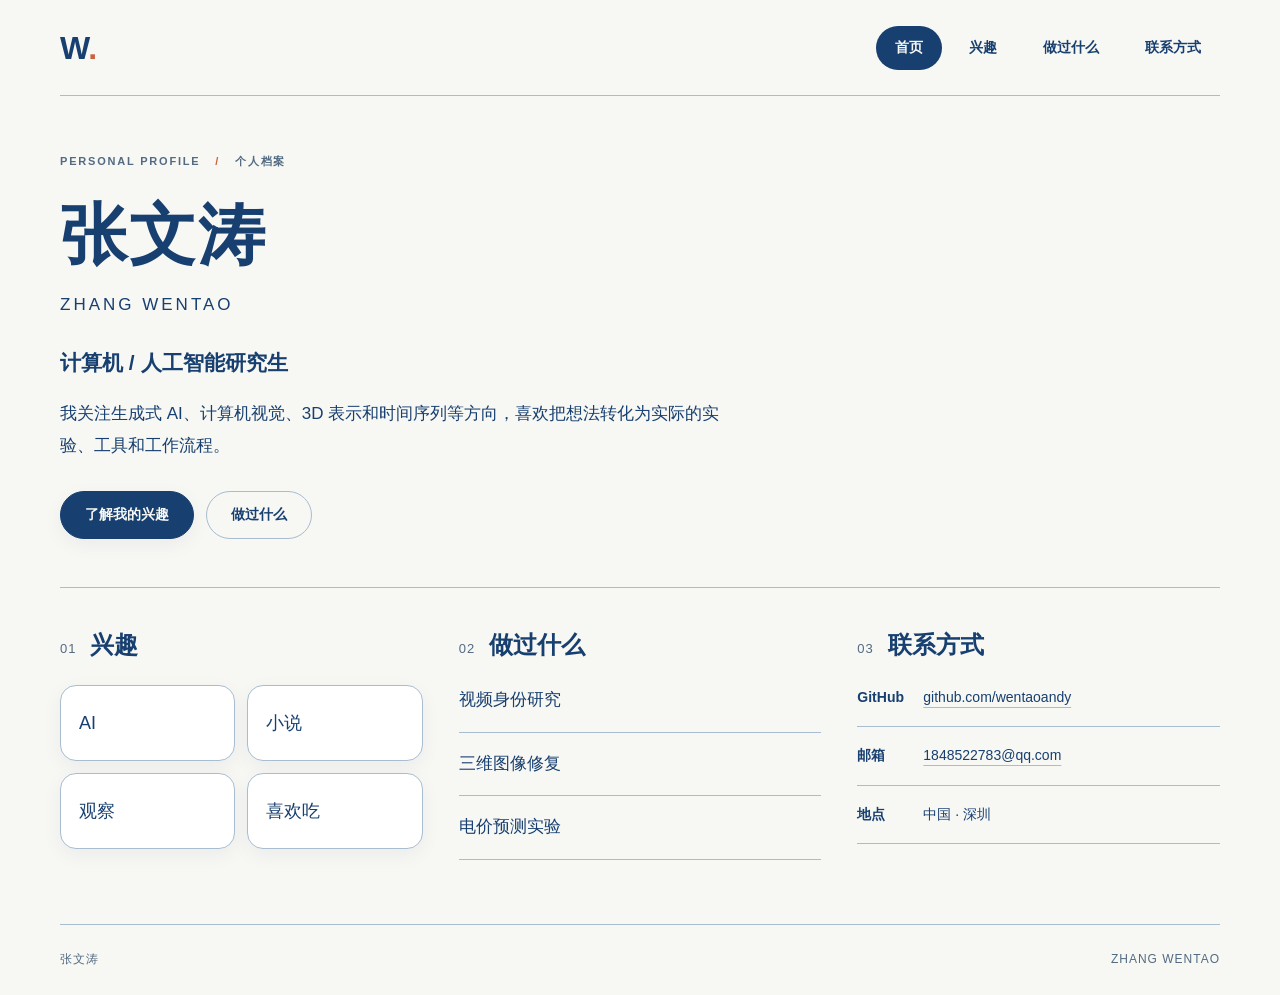
==== index.html @ e5c8f50b "'按钮修改版本'" ====
<!DOCTYPE html>
<html lang="zh-CN">
<head>
  <meta charset="UTF-8">
  <meta name="viewport" content="width=device-width, initial-scale=1">
  <meta name="description" content="张文涛的个人主页：计算机 / 人工智能研究生，关注生成式 AI、计算机视觉、3D 表示和时间序列。">
  <title>张文涛 · 个人主页</title>
  <link rel="stylesheet" href="style.css">
</head>
<body class="home-page">
  <div class="page">
    <header class="site-header">
      <a class="wordmark" href="#home" aria-label="张文涛个人主页">W<span>.</span></a>
      <nav aria-label="主导航">
        <a href="#home" aria-current="page">首页</a>
        <a href="interests.html">兴趣</a>
        <a href="experience.html">做过什么</a>
        <a href="contact.html">联系方式</a>
      </nav>
    </header>

    <main>
      <section class="intro" id="home" aria-labelledby="name">
        <p class="eyebrow">PERSONAL PROFILE <span>/</span> 个人档案</p>
        <h1 id="name">张文涛</h1>
        <p class="english-name" lang="en">ZHANG WENTAO</p>
        <p class="identity">计算机 / 人工智能研究生</p>
        <p class="bio">我关注生成式 AI、计算机视觉、3D 表示和时间序列等方向，喜欢把想法转化为实际的实验、工具和工作流程。</p>
        <div class="intro-actions">
          <a class="button button-primary" href="interests.html">了解我的兴趣</a>
          <a class="button button-secondary" href="experience.html">做过什么</a>
        </div>
      </section>

      <!-- 桌面端使用三栏，手机端按文档顺序显示。 -->
      <div class="columns">
        <section class="column" id="interests" aria-labelledby="interests-title">
          <div class="section-heading">
            <span class="section-number" aria-hidden="true">01</span>
            <h2 id="interests-title">兴趣</h2>
          </div>
          <ul class="interest-grid">
            <li class="card">AI</li>
            <li class="card">小说</li>
            <li class="card">观察</li>
            <li class="card">喜欢吃</li>
          </ul>
        </section>

        <section class="column" id="work" aria-labelledby="work-title">
          <div class="section-heading">
            <span class="section-number" aria-hidden="true">02</span>
            <h2 id="work-title">做过什么</h2>
          </div>
          <ul class="project-list">
            <li>视频身份研究</li>
            <li>三维图像修复</li>
            <li>电价预测实验</li>
          </ul>
        </section>

        <section class="column" id="contact" aria-labelledby="contact-title">
          <div class="section-heading">
            <span class="section-number" aria-hidden="true">03</span>
            <h2 id="contact-title">联系方式</h2>
          </div>
          <dl class="contact-list">
            <div>
              <dt>GitHub</dt>
              <dd><a class="text-link" href="https://github.com/wentaoandy" target="_blank" rel="noopener noreferrer">github.com/wentaoandy</a></dd>
            </div>
            <div>
              <dt>邮箱</dt>
              <dd><a class="text-link" href="mailto:1848522783@qq.com">1848522783@qq.com</a></dd>
            </div>
            <div>
              <dt>地点</dt>
              <dd>中国 · 深圳</dd>
            </div>
          </dl>
        </section>
      </div>
    </main>
    <footer class="site-footer">
      <span>张文涛</span>
      <span lang="en">ZHANG WENTAO</span>
    </footer>
  </div>
</body>
</html>
---- style.css ----
/* 全站共享的色彩、宽度、圆角和间距。 */
:root {
  --paper: #F7F7F3;
  --blue: #173F70;
  --line: #A8BDD0;
  --accent: #CA623F;
  --muted: #526B82;
  --surface: #FFFFFF;
  --blue-hover: #12335B;
  --tint: #EDF2F6;
  --max-width: 1160px;
  --radius: 16px;
  --section-gap: 40px;
  --shadow: 0 6px 20px rgba(23, 63, 112, .05);
  --hover-shadow: 0 10px 26px rgba(23, 63, 112, .09);
}

* { box-sizing: border-box; }
html { scroll-padding-top: 24px; }
body {
  margin: 0;
  background: var(--paper);
  color: var(--blue);
  font-family: "Microsoft YaHei", "PingFang SC", "Noto Sans CJK SC", sans-serif;
  font-size: 16px;
  line-height: 1.8;
  -webkit-font-smoothing: antialiased;
}
p, h1, h2, dl, dd { margin: 0; }
ul, ol { margin: 0; padding: 0; list-style: none; }
a { color: inherit; text-decoration: none; }
a:focus-visible { outline: 3px solid var(--blue); outline-offset: 4px; }

.page {
  width: min(calc(100% - 96px), var(--max-width));
  min-height: 100svh;
  margin-inline: auto;
  display: flex;
  flex-direction: column;
}
main { flex: 1; min-width: 0; }
.site-header {
  display: flex;
  align-items: center;
  justify-content: space-between;
  gap: 24px;
  min-height: 96px;
  border-bottom: 1px solid var(--line);
}
.wordmark {
  display: inline-flex;
  align-items: center;
  min-height: 44px;
  font-family: Arial, sans-serif;
  font-size: 32px;
  font-weight: 800;
  letter-spacing: -2px;
  line-height: 1;
}
.wordmark span { color: var(--accent); }

/* 四页统一使用 aria-current 标记当前页面。 */
nav { display: flex; flex-wrap: wrap; gap: 8px; }
nav a {
  display: inline-flex;
  align-items: center;
  justify-content: center;
  min-height: 44px;
  padding: 8px 18px;
  border: 1px solid transparent;
  border-radius: 999px;
  font-size: 14px;
  font-weight: 600;
  transition: background-color .18s, border-color .18s, color .18s;
}
nav a[aria-current="page"] { background: var(--blue); color: var(--paper); }
nav a:active { background: var(--line); color: var(--blue); }

/* 标题、正文和分区统一使用同一组排版规则。 */
.intro { padding-block: 56px 48px; border-bottom: 1px solid var(--line); }
.eyebrow { margin-bottom: 24px; color: var(--muted); font-size: 11px; font-weight: 600; letter-spacing: 1.8px; }
.eyebrow span { margin-inline: 10px; color: var(--accent); }
h1 { font-size: clamp(48px, 5.2vw, 72px); font-weight: 700; letter-spacing: 2px; line-height: 1.2; }
h2 { font-size: 24px; font-weight: 600; line-height: 1.4; }
.english-name { margin-top: 14px; font-family: Arial, sans-serif; font-size: 17px; letter-spacing: 3px; }
.identity { margin-top: 24px; font-size: 21px; font-weight: 600; }
.bio { max-width: 680px; margin-top: 24px; font-size: 17px; line-height: 1.9; }
.home-page .bio { margin-top: 16px; }

/* 主按钮、次按钮和文字链接可在各页面复用。 */
.intro-actions { display: flex; flex-wrap: wrap; gap: 12px; margin-top: 28px; }
.button {
  display: inline-flex;
  align-items: center;
  justify-content: center;
  min-height: 48px;
  padding: 12px 24px;
  border: 1px solid var(--blue);
  border-radius: 999px;
  font-size: 14px;
  font-weight: 600;
  line-height: 1.5;
  transition: background-color .18s, border-color .18s, color .18s, box-shadow .18s;
}
.button-primary { background: var(--blue); color: var(--paper); box-shadow: var(--shadow); }
.button-secondary { background: transparent; color: var(--blue); border-color: var(--line); }
.button:active { background: var(--line); color: var(--blue); border-color: var(--blue); box-shadow: none; }
.text-link {
  text-decoration: underline;
  text-decoration-color: var(--line);
  text-underline-offset: 5px;
  text-decoration-thickness: 1px;
  transition: background-color .18s, text-decoration-color .18s, box-shadow .18s, border-color .18s;
}
.text-link:active { text-decoration-color: var(--accent); background: var(--tint); }

/* 兴趣卡片共享边框、圆角和轻微阴影，不使用可点击的光标。 */
.card {
  min-width: 0;
  padding: 28px;
  background: var(--surface);
  border: 1px solid var(--line);
  border-radius: var(--radius);
  box-shadow: var(--shadow);
  transition: border-color .18s, box-shadow .18s, background-color .18s;
}
.columns { display: grid; grid-template-columns: repeat(3, minmax(0, 1fr)); gap: 36px; padding-top: var(--section-gap); }
.column { min-width: 0; scroll-margin-top: 24px; }
.section-heading { display: flex; align-items: baseline; gap: 14px; margin-bottom: 24px; }
.section-number { font-family: Arial, sans-serif; font-size: 13px; color: var(--muted); letter-spacing: 1px; }
.interest-grid { display: grid; grid-template-columns: repeat(2, minmax(0, 1fr)); gap: 12px; }
.interest-grid .card { display: flex; align-items: center; min-height: 76px; padding: 18px; font-size: 18px; font-weight: 500; }
.project-list li { padding-block: 16px; border-bottom: 1px solid var(--line); font-size: 17px; }
.project-list li:first-child { padding-top: 0; }
.contact-list > div { display: grid; grid-template-columns: 54px minmax(0, 1fr); gap: 12px; padding-block: 16px; border-bottom: 1px solid var(--line); font-size: 14px; }
.contact-list > div:first-child { padding-top: 0; }
.contact-list dt { font-weight: 600; }
.contact-list dd { min-width: 0; overflow-wrap: anywhere; }

.interest-details { display: grid; grid-template-columns: repeat(2, minmax(0, 1fr)); gap: 24px; padding-top: var(--section-gap); }
.interest-details .card { min-height: 180px; }
.interest-details p { max-width: 480px; margin-top: 16px; font-size: 16px; line-height: 1.9; }

/* 经历保留纵向阅读结构，不设置链接、按钮或悬停阴影。 */
.experience-list { margin-top: 16px; }
.experience-list li { display: grid; grid-template-columns: 52px minmax(0, 1fr); gap: 24px; padding-block: 32px; border-bottom: 1px solid var(--line); }
.experience-list .section-number { padding-top: 5px; }
.experience-content { min-width: 0; }
.experience-content p { max-width: 800px; margin-top: 14px; line-height: 1.9; }

/* 联系方式的链接区域可点击，所在地保持普通文字。 */
.contact-details { margin-top: 16px; }
.contact-details > div { display: grid; grid-template-columns: 120px minmax(0, 1fr); align-items: center; gap: 24px; padding-block: 24px; border-bottom: 1px solid var(--line); }
.contact-details dt { font-size: 16px; font-weight: 600; }
.contact-details dd { min-width: 0; font-size: 20px; overflow-wrap: anywhere; }
.contact-link { display: block; padding: 18px 20px; background: var(--surface); border: 1px solid var(--line); border-radius: var(--radius); }
.contact-details > div:last-child dd { padding: 18px 20px; }

.site-footer {
  display: flex;
  justify-content: space-between;
  flex-wrap: wrap;
  gap: 12px;
  margin-top: 64px;
  padding-block: 24px;
  border-top: 1px solid var(--line);
  color: var(--muted);
  font-size: 12px;
  letter-spacing: 1px;
}

/* 悬停仅用于支持鼠标悬停的设备，手机点击不保留悬停样式。 */
@media (hover: hover) {
  nav a:hover { background: var(--tint); border-color: var(--line); color: var(--blue); }
  nav a[aria-current="page"]:hover { background: var(--blue-hover); color: var(--paper); border-color: var(--blue-hover); }
  .button-primary:hover { background: var(--blue-hover); box-shadow: var(--hover-shadow); }
  .button-secondary:hover { background: var(--tint); border-color: var(--blue); box-shadow: var(--shadow); }
  .text-link:hover { text-decoration-color: var(--accent); }
  .card:hover { border-color: var(--blue); box-shadow: var(--hover-shadow); }
  .contact-link:hover { background: var(--tint); border-color: var(--blue); box-shadow: var(--shadow); }
}
/* 点击样式放在悬停规则之后，保证按下时仍有反馈。 */
nav a:active, .button:active { background: var(--line); color: var(--blue); box-shadow: none; }
.contact-link:active { background: var(--tint); border-color: var(--accent); box-shadow: none; }

@media (max-width: 900px) {
  .page { width: calc(100% - 64px); }
  .columns { gap: 24px; }
  .contact-list > div { grid-template-columns: 1fr; gap: 4px; }
}

@media (max-width: 700px) {
  :root { --section-gap: 28px; }
  .page { width: calc(100% - 40px); }
  .site-header { flex-wrap: wrap; gap: 12px; padding-block: 16px; }
  .wordmark { font-size: 28px; }
  nav { display: grid; grid-template-columns: repeat(4, minmax(0, 1fr)); width: 100%; gap: 4px; }
  nav a { padding: 8px 4px; font-size: 12px; }
  .intro { padding-block: 40px 36px; }
  .eyebrow { margin-bottom: 20px; font-size: 10px; letter-spacing: 1.3px; }
  h1 { font-size: 48px; letter-spacing: 1px; }
  h2 { font-size: 22px; }
  .english-name { font-size: 14px; letter-spacing: 2.5px; }
  .identity { font-size: 18px; }
  .bio { margin-top: 20px; font-size: 16px; }
  .intro-actions { flex-direction: column; align-items: stretch; gap: 10px; margin-top: 24px; }
  .columns { grid-template-columns: 1fr; gap: 32px; }
  .column + .column { border-top: 1px solid var(--line); padding-top: 28px; }
  .section-heading { margin-bottom: 20px; }
  .contact-list > div { grid-template-columns: 54px minmax(0, 1fr); gap: 12px; }
  .interest-details { grid-template-columns: 1fr; gap: 16px; }
  .card { padding: 24px; }
  .interest-details .card { min-height: 0; }
  .interest-details p { margin-top: 12px; }
  .experience-list { margin-top: 12px; }
  .experience-list li { grid-template-columns: 28px minmax(0, 1fr); gap: 16px; padding-block: 28px; }
  .experience-content p { margin-top: 12px; font-size: 16px; }
  .contact-details { margin-top: 12px; }
  .contact-details > div { grid-template-columns: 1fr; gap: 12px; padding-block: 24px; }
  .contact-details dt { font-size: 14px; }
  .contact-details dd { font-size: 18px; }
  .contact-link { padding: 16px; }
  .contact-details > div:last-child dd { padding: 0; }
  .site-footer { margin-top: 40px; padding-block: 20px; font-size: 11px; }
}

@media (max-width: 360px) {
  nav { grid-template-columns: repeat(2, minmax(0, 1fr)); gap: 8px; }
  h1 { font-size: 42px; }
  .contact-list > div { grid-template-columns: 1fr; }
}
@media (max-width: 280px) {
  .interest-grid { grid-template-columns: 1fr; }
  h1 { font-size: 36px; }
}
@media (prefers-reduced-motion: reduce) {
  nav a, .button, .text-link, .card { transition: none; }
}
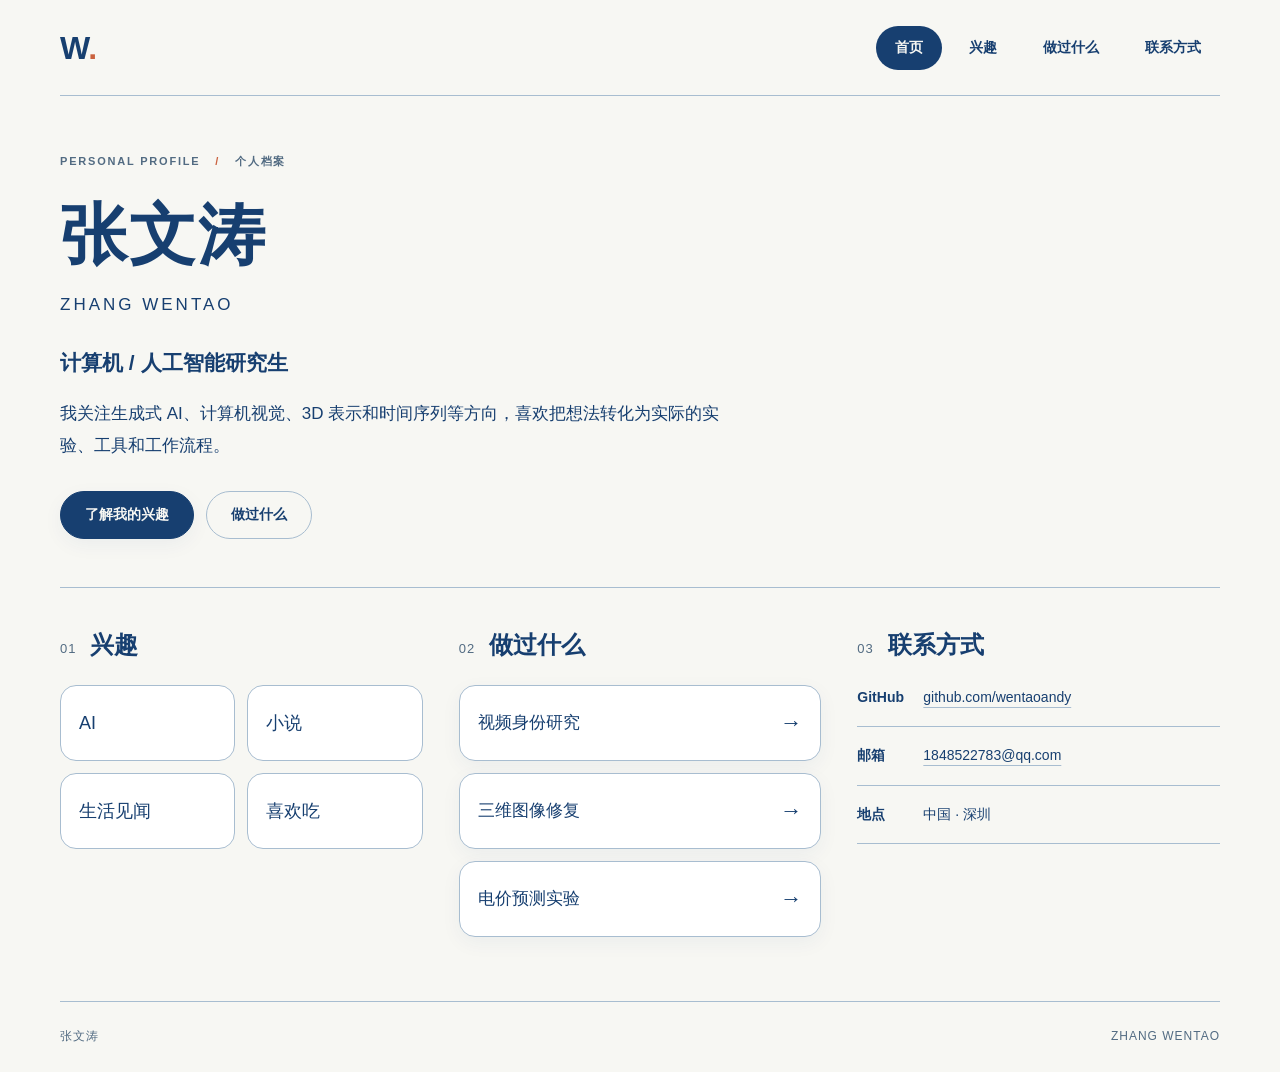
==== commit 6d7b1c44: "Publish personal website" ====
--- a/index.html
+++ b/index.html
@@ -42,7 +42,7 @@
           <ul class="interest-grid">
             <li class="card">AI</li>
             <li class="card">小说</li>
-            <li class="card">观察</li>
+            <li class="card">生活见闻</li>
             <li class="card">喜欢吃</li>
           </ul>
         </section>
@@ -53,9 +53,9 @@
             <h2 id="work-title">做过什么</h2>
           </div>
           <ul class="project-list">
-            <li>视频身份研究</li>
-            <li>三维图像修复</li>
-            <li>电价预测实验</li>
+            <li><a class="project-link" href="video.html"><span>视频身份研究</span><span class="project-arrow" aria-hidden="true">→</span></a></li>
+            <li><a class="project-link" href="mesh.html"><span>三维图像修复</span><span class="project-arrow" aria-hidden="true">→</span></a></li>
+            <li><a class="project-link" href="todo.html"><span>电价预测实验</span><span class="project-arrow" aria-hidden="true">→</span></a></li>
           </ul>
         </section>
 
@@ -92,3 +92,4 @@
 
 
 
+
--- a/style.css
+++ b/style.css
@@ -141,7 +141,7 @@
 .interest-details .card { min-height: 180px; }
 .interest-details p { max-width: 480px; margin-top: 16px; font-size: 16px; line-height: 1.9; }
 
-/* 经历保留纵向阅读结构，不设置链接、按钮或悬停阴影。 */
+/* 经历正文保持原有编号与介绍，点击样式由 project-link 统一设置。 */
 .experience-list { margin-top: 16px; }
 .experience-list li { display: grid; grid-template-columns: 52px minmax(0, 1fr); gap: 24px; padding-block: 32px; border-bottom: 1px solid var(--line); }
 .experience-list .section-number { padding-top: 5px; }
@@ -176,7 +176,7 @@
   .button-primary:hover { background: var(--blue-hover); box-shadow: var(--hover-shadow); }
   .button-secondary:hover { background: var(--tint); border-color: var(--blue); box-shadow: var(--shadow); }
   .text-link:hover { text-decoration-color: var(--accent); }
-  .card:hover { border-color: var(--blue); box-shadow: var(--hover-shadow); }
+
   .contact-link:hover { background: var(--tint); border-color: var(--blue); box-shadow: var(--shadow); }
 }
 /* 点击样式放在悬停规则之后，保证按下时仍有反馈。 */
@@ -236,3 +236,68 @@
 @media (prefers-reduced-motion: reduce) {
   nav a, .button, .text-link, .card { transition: none; }
 }
+
+
+/* 实践项目是真实链接；兴趣卡片仅展示文字。 */
+.card { cursor: default; box-shadow: none; transition: none; }
+.project-list { display: grid; gap: 12px; }
+.project-list li, .project-list li:first-child { padding: 0; border: 0; }
+.project-link {
+  display: grid;
+  grid-template-columns: minmax(0, 1fr) auto;
+  align-items: center;
+  gap: 20px;
+  min-height: 76px;
+  padding: 18px;
+  background: var(--surface);
+  border: 1px solid var(--line);
+  border-radius: var(--radius);
+  box-shadow: var(--shadow);
+  cursor: pointer;
+  transition: background-color .18s, border-color .18s, box-shadow .18s;
+}
+.project-arrow { color: var(--blue); font-size: 22px; line-height: 1; }
+.experience-list { display: grid; gap: 16px; padding-top: 16px; }
+.experience-list li { display: block; padding: 0; border: 0; }
+.experience-list .project-link { padding: 28px; }
+.experience-body { display: grid; grid-template-columns: 36px minmax(0, 1fr); gap: 20px; min-width: 0; }
+.project-link:active { background: var(--tint); border-color: var(--accent); box-shadow: none; }
+@media (hover: hover) {
+  .project-link:hover { background: var(--tint); border-color: var(--blue); box-shadow: var(--hover-shadow); }
+}
+.detail-header { padding-block: 24px; border-bottom: 1px solid var(--line); }
+.detail-intro { padding-block: 36px 28px; }
+.detail-intro h1 { font-size: 36px; }
+.video-layout { display: grid; grid-template-columns: minmax(0, 35fr) minmax(0, 65fr); align-items: start; gap: 32px; padding-top: 32px; }
+.video-prompt-panel { min-width: 0; padding: 24px; border: 1px solid var(--line); border-radius: var(--radius); }
+.video-prompt-panel h1 { font-size: 19px; letter-spacing: 0; line-height: 1.6; }
+.video-prompt-panel h1 span { display: block; margin-top: 4px; font-size: 11px; letter-spacing: 1.4px; color: var(--muted); }
+.prompt-text { min-height: 28em; margin-top: 24px; font-size: 14px; line-height: 1.9; overflow-wrap: anywhere; }
+.typing-cursor { display: none; }
+.is-typing .typing-cursor { display: inline; color: var(--accent); animation: cursor-blink .8s steps(1) infinite; }
+@keyframes cursor-blink { 50% { opacity: 0; } }
+.video-player-panel { min-width: 0; }
+.video-player-panel video { display: block; width: 100%; height: auto; border-radius: var(--radius); background: var(--blue); }
+.video-error { margin-top: 16px; }
+.sr-only { position: absolute; width: 1px; height: 1px; padding: 0; overflow: hidden; clip-path: inset(50%); white-space: nowrap; }
+.mesh-status { margin-bottom: 16px; font-size: 14px; color: var(--muted); }
+.mesh-frame { display: block; width: 100%; height: 690px; border: 1px solid var(--line); border-radius: var(--radius); background: var(--surface); }
+.todo-content { display: flex; flex-direction: column; justify-content: center; align-items: center; gap: 24px; padding-block: 48px; text-align: center; }
+.todo-content h1 { font-size: clamp(24px, 3vw, 36px); letter-spacing: 0; }
+@media (max-width: 700px) {
+  .experience-list .project-link { padding: 22px 18px; gap: 12px; }
+  .experience-body { grid-template-columns: 24px minmax(0, 1fr); gap: 12px; }
+  .experience-content h2 { font-size: 20px; }
+  .detail-header { padding-block: 20px; }
+  .detail-intro h1 { font-size: 30px; }
+  .video-layout { grid-template-columns: 1fr; gap: 24px; padding-top: 24px; }
+  .video-player-panel { grid-row: 1; }
+  .video-prompt-panel { grid-row: 2; padding: 20px; }
+  .prompt-text { min-height: 0; font-size: 15px; margin-top: 20px; }
+  .mesh-frame { height: 1120px; }
+}
+@media (prefers-reduced-motion: reduce) {
+  .project-link { transition: none; }
+  .typing-cursor { animation: none; }
+}
+
